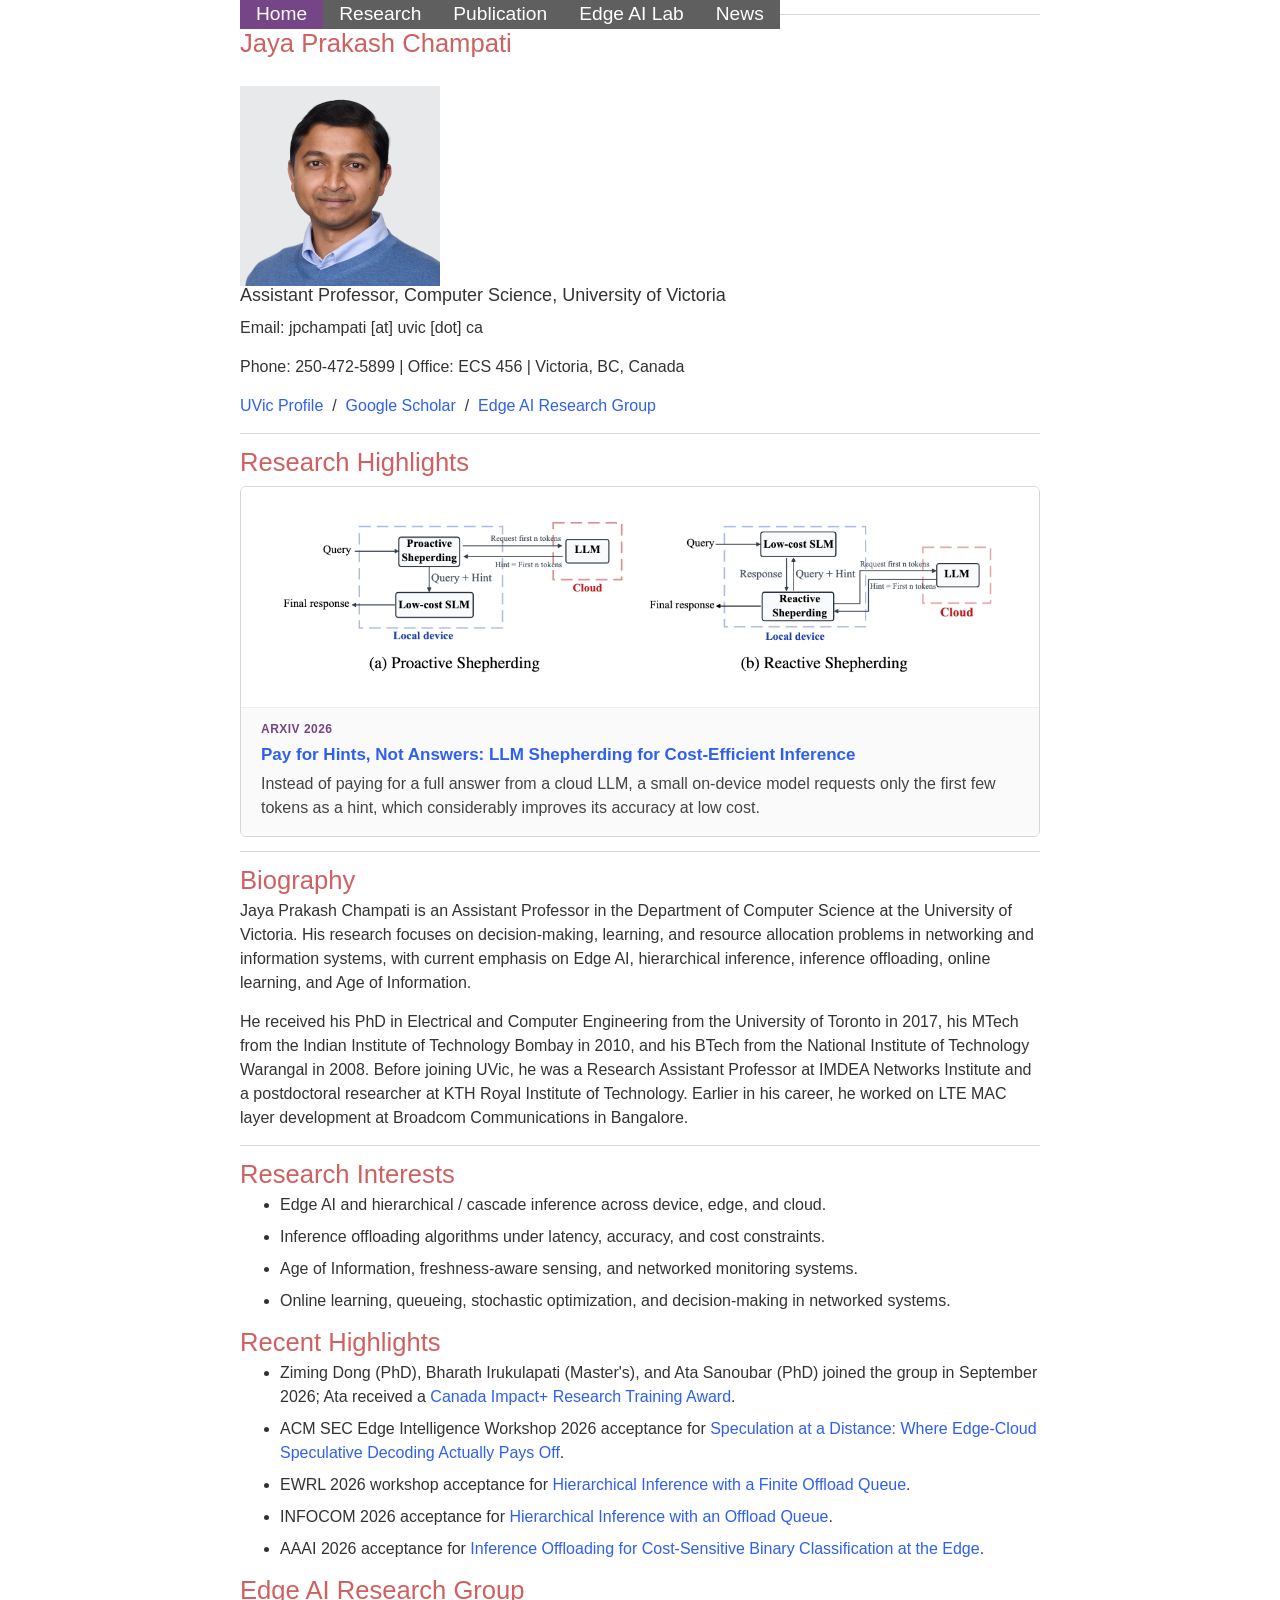
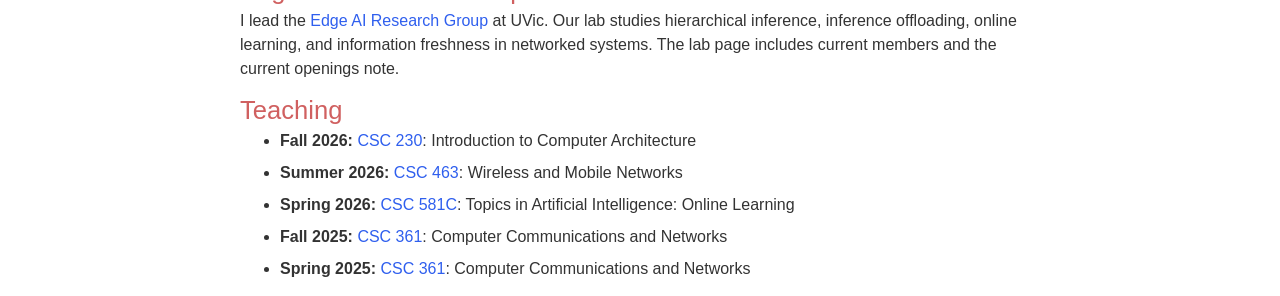
==== index.html @ a6c9eb51 "Add research highlights carousel to homepage Start with the LLM Shepherding figure linking to its ar" ====
<!DOCTYPE HTML>
<html lang="en">
<head>
  <meta http-equiv="Content-Type" content="text/html; charset=UTF-8">
  <title>Jaya Prakash Champati</title>
  <link rel="stylesheet" href="https://maxcdn.bootstrapcdn.com/bootstrap/3.2.0/css/bootstrap.min.css">
  <meta name="author" content="Jaya Prakash Champati">
  <meta name="viewport" content="width=device-width, initial-scale=1">
  <meta name="description" content="Assistant Professor of Computer Science at the University of Victoria working on Edge AI, inference offloading, online learning, and Age of Information.">
  <link rel="stylesheet" type="text/css" href="style/stylesheet.css">
  <link rel="stylesheet" type="text/css" href="style/orig.css" media="all">
  <link rel="icon" type="image/x-icon" href="images/favicon.ico">
</head>

<body class="blue light">
  <table class="content-wrap">
    <tbody>
      <tr style="padding:0px">
        <td style="padding:0px">
          <ul class="menu">
            <li class="active"><a href="index.html">Home</a></li>
            <li><a href="research.html">Research</a></li>
            <li><a href="publication.html">Publication</a></li>
            <li><a href="lab.html">Edge AI Lab</a></li>
            <li><a href="news.html">News</a></li>
          </ul>

          <hr>

          <h3>Jaya Prakash Champati</h3>
          <br>
          <a href="images/team/jaya-prakash-champati.jpg">
            <img class="profile-photo" alt="Jaya Prakash Champati" src="images/team/jaya-prakash-champati.jpg">
          </a>
          <h4>Assistant Professor, Computer Science, University of Victoria</h4>
          <p>Email: jpchampati [at] uvic [dot] ca</p>
          <p>Phone: 250-472-5899 | Office: ECS 456 | Victoria, BC, Canada</p>
          <p>
            <a href="https://www.uvic.ca/ecs/computerscience/faculty-staff/faculty/champati-jaya-prakash.php" target="_blank" rel="noopener">UVic Profile</a>
            &nbsp;/&nbsp;
            <a href="https://scholar.google.com/citations?user=9zjERPkAAAAJ&hl=en" target="_blank" rel="noopener">Google Scholar</a>
            &nbsp;/&nbsp;
            <a href="lab.html">Edge AI Research Group</a>
          </p>

          <hr>

          <h3>Research Highlights</h3>
          <!-- To add a highlight, copy one <a class="highlight-slide"> block below. -->
          <div class="highlights" data-autoplay="6000" aria-roledescription="carousel" aria-label="Research highlights">
            <div class="highlights-viewport">
              <div class="highlights-track">
                <a class="highlight-slide" href="https://arxiv.org/abs/2601.22132" target="_blank" rel="noopener">
                  <div class="highlight-figure">
                    <img src="images/highlights/llm-shepherding.png" alt="Proactive and reactive LLM shepherding: a small model on the local device requests the first n tokens of a cloud LLM's response as a hint." draggable="false">
                  </div>
                  <div class="highlight-caption">
                    <span class="highlight-tag">arXiv 2026</span>
                    <span class="highlight-title">Pay for Hints, Not Answers: LLM Shepherding for Cost-Efficient Inference</span>
                    <span class="highlight-text">Instead of paying for a full answer from a cloud LLM, a small on-device model requests only the first few tokens as a hint, which considerably improves its accuracy at low cost.</span>
                  </div>
                </a>
              </div>
            </div>
          </div>

          <hr>

          <h3>Biography</h3>
          <p>
            Jaya Prakash Champati is an Assistant Professor in the Department of
            Computer Science at the University of Victoria. His research focuses
            on decision-making, learning, and resource allocation problems in
            networking and information systems, with current emphasis on Edge AI,
            hierarchical inference, inference offloading, online learning, and
            Age of Information.
          </p>
          <p>
            He received his PhD in Electrical and Computer Engineering from the
            University of Toronto in 2017, his MTech from the Indian Institute of
            Technology Bombay in 2010, and his BTech from the National Institute
            of Technology Warangal in 2008. Before joining UVic, he was a
            Research Assistant Professor at IMDEA Networks Institute and a
            postdoctoral researcher at KTH Royal Institute of Technology. Earlier
            in his career, he worked on LTE MAC layer development at Broadcom
            Communications in Bangalore.
          </p>

          <hr>

          <h3>Research Interests</h3>
          <ul class="section-list">
            <li>Edge AI and hierarchical / cascade inference across device, edge, and cloud.</li>
            <li>Inference offloading algorithms under latency, accuracy, and cost constraints.</li>
            <li>Age of Information, freshness-aware sensing, and networked monitoring systems.</li>
            <li>Online learning, queueing, stochastic optimization, and decision-making in networked systems.</li>
          </ul>

          <h3>Recent Highlights</h3>
          <ul class="section-list">
            <li>Ziming Dong (PhD), Bharath Irukulapati (Master's), and Ata Sanoubar (PhD) joined the group in September 2026; Ata received a <a href="https://sshrc-crsh.canada.ca/en/funding/opportunities/canada-impact-plus-research-training-awards.aspx" target="_blank" rel="noopener">Canada Impact+ Research Training Award</a>.</li>
            <li>ACM SEC Edge Intelligence Workshop 2026 acceptance for <a href="https://arxiv.org/abs/2606.25091" target="_blank" rel="noopener">Speculation at a Distance: Where Edge-Cloud Speculative Decoding Actually Pays Off</a>.</li>
            <li>EWRL 2026 workshop acceptance for <a href="https://drive.google.com/file/d/1AnIV6TLMqOU0PE9_GeGMsy0f_weRCcdb/view?usp=sharing" target="_blank" rel="noopener">Hierarchical Inference with a Finite Offload Queue</a>.</li>
            <li>INFOCOM 2026 acceptance for <a href="https://drive.google.com/file/d/1XXPzOzJxrvIoTCtX1iMRDHhuSsbVbO4F/view?usp=sharing" target="_blank" rel="noopener">Hierarchical Inference with an Offload Queue</a>.</li>
            <li>AAAI 2026 acceptance for <a href="https://arxiv.org/abs/2509.15674" target="_blank" rel="noopener">Inference Offloading for Cost-Sensitive Binary Classification at the Edge</a>.</li>
          </ul>

          <h3>Edge AI Research Group</h3>
          <p>
            I lead the <a href="lab.html">Edge AI Research Group</a> at UVic. Our
            lab studies hierarchical inference, inference offloading, online
            learning, and information freshness in networked systems. The lab
            page includes current members and the current openings note.
          </p>

          <h3>Teaching</h3>
          <ul class="section-list">
            <li><strong>Fall 2026:</strong> <a href="https://course-outlines.uvic.ca/ban/course-outlines/public-outline?banner_term=202609&subject=CSC&course_number=230" target="_blank" rel="noopener">CSC 230</a>: Introduction to Computer Architecture</li>
            <li><strong>Summer 2026:</strong> <a href="https://course-outlines.uvic.ca/ban/course-outlines/public-outline?banner_term=202605&subject=CSC&course_number=463" target="_blank" rel="noopener">CSC 463</a>: Wireless and Mobile Networks</li>
            <li><strong>Spring 2026:</strong> <a href="https://course-outlines.uvic.ca/ban/course-outlines/public-outline?banner_term=202601&subject=CSC&course_number=581C" target="_blank" rel="noopener">CSC 581C</a>: Topics in Artificial Intelligence: Online Learning</li>
            <li><strong>Fall 2025:</strong> <a href="https://course-outlines.uvic.ca/ban/course-outlines/public-outline?banner_term=202509&subject=CSC&course_number=361" target="_blank" rel="noopener">CSC 361</a>: Computer Communications and Networks</li>
            <li><strong>Spring 2025:</strong> <a href="https://course-outlines.uvic.ca/ban/course-outlines/public-outline?banner_term=202501&subject=CSC&course_number=361" target="_blank" rel="noopener">CSC 361</a>: Computer Communications and Networks</li>
          </ul>
        </td>
      </tr>
    </tbody>
  </table>
  <script src="js/highlights.js"></script>
</body>
</html>
---- style/orig.css ----
@import url(https://fonts.googleapis.com/css?family=Lato:100,300,400,700,900);

body {
  font-size: 16px;
  font-family: Helvetica, Arial, sans-serif;
  line-height: 1.5;
  font-weight: 300;
}

a {
  color: #d06060;
  text-decoration: none;
  font-weight: 400;
}

a:hover {
  text-decoration: underline;
}

p,
ul,
ol,
dl {
  margin: 0 0 15px;
}

h1 {
  color: #888888;
  font-size: 2.8em;
  margin-bottom: 0;
}

h2 {
  margin: 0 0 5px;
  font-size: 2em;
  color: #d06060;
  font-weight: 400;
}

h3 {
  margin: 0 0 5px;
  font-size: 1.6em;
  color: #d06060;
  font-weight: 400;
}

h4 {
  margin-top: 0;
}

table {
  width: 100%;
  border-collapse: collapse;
  border-spacing: 1;
  padding: 23;
}

thead {
  font-weight: 400;
}

tr:nth-child(even) {
  background: rgb(241, 241, 241);
}

ul.menu {
  margin: 0;
  list-style-type: none;
  padding-left: 0;
  background-color: #5f5f5f;
  text-align: center;
  float: left;
  position: sticky;
  top: 0;
}

ul.menu li {
  float: left;
}

ul.menu li a {
  padding: 4px 16px;
  display: inline;
  text-decoration: none;
  color: white;
  font-family: 'Roboto', sans-serif;
  font-size: 1.2em;
}

ul.menu li a:hover {
  color: white;
  background-color: black;
  text-decoration: none;
}

body.light {
  background: white no-repeat scroll center top;
}

body.light ul.menu li a:hover {
  color: gold;
  border-bottom: 2px solid #2f5fee;
}

body.light ul.menu li.active {
  background-color: #754588;
}

body.light ul.menu li.active a {
  color: white;
}

body.light a {
  color: #2f5fee;
}

hr {
  border: 0;
  border-top: 1px solid #d7d7d7;
  margin: 14px 0;
}

.content-wrap {
  width: calc(100% - 32px);
  max-width: 800px;
  border: 0;
  border-spacing: 0;
  border-collapse: separate;
  margin-right: auto;
  margin-left: auto;
}

.profile-photo {
  width: 200px;
  max-width: 50%;
}

.section-list li {
  margin-bottom: 8px;
}

.compact-list li {
  margin-bottom: 4px;
}

.section-spacing {
  margin-top: 16px;
}

/* Research highlights carousel (homepage) */
.highlights {
  position: relative;
  margin: 10px 0 6px;
}

.highlights-viewport {
  overflow: hidden;
  border: 1px solid #d7d7d7;
  border-radius: 6px;
  touch-action: pan-y;
}

.highlights-track {
  display: flex;
  transition: transform 0.5s ease;
}

body.light a.highlight-slide {
  flex: 0 0 100%;
  display: block;
  color: inherit;
  text-decoration: none;
  -webkit-user-drag: none;
}

.highlight-figure {
  height: 220px;
  display: flex;
  align-items: center;
  justify-content: center;
  padding: 16px 52px;
  background: white;
}

.highlights.is-single .highlight-figure {
  padding: 16px;
}

.highlight-figure img {
  max-width: 100%;
  max-height: 100%;
  object-fit: contain;
}

.highlight-caption {
  padding: 12px 20px 16px;
  border-top: 1px solid #eee;
  background: #fafafa;
}

.highlight-tag {
  display: block;
  margin-bottom: 4px;
  font-size: 12px;
  font-weight: bold;
  letter-spacing: 0.04em;
  text-transform: uppercase;
  color: #754588;
}

.highlight-title {
  display: block;
  margin-bottom: 4px;
  font-size: 17px;
  font-weight: bold;
  color: #2f5fee;
}

a.highlight-slide:hover .highlight-title,
a.highlight-slide:focus .highlight-title {
  text-decoration: underline;
}

.highlight-text {
  display: block;
  color: #444;
}

.highlights-prev,
.highlights-next {
  position: absolute;
  top: 111px;
  width: 36px;
  height: 36px;
  margin-top: -18px;
  padding: 0;
  border: 1px solid #d7d7d7;
  border-radius: 50%;
  background: rgba(255, 255, 255, 0.92);
  font-size: 24px;
  line-height: 32px;
  color: #333;
  cursor: pointer;
}

.highlights-prev {
  left: 8px;
}

.highlights-next {
  right: 8px;
}

.highlights-prev:hover,
.highlights-next:hover {
  border-color: #754588;
  background: #754588;
  color: white;
}

.highlights-dots {
  margin-top: 10px;
  text-align: center;
}

.highlights-dots button {
  width: 10px;
  height: 10px;
  margin: 0 4px;
  padding: 0;
  border: 0;
  border-radius: 50%;
  background: #ccc;
  cursor: pointer;
}

.highlights-dots button.is-active {
  background: #754588;
}

@media (prefers-reduced-motion: reduce) {
  .highlights-track {
    transition: none;
  }
}

@media (max-width: 767px) {
  .content-wrap {
    width: calc(100% - 20px);
    margin-left: 10px;
    margin-right: 10px;
  }

  .highlight-figure {
    height: 110px;
    padding: 10px 40px;
  }

  .highlights-prev,
  .highlights-next {
    top: 56px;
    width: 30px;
    height: 30px;
    margin-top: -15px;
    font-size: 20px;
    line-height: 26px;
  }

  .highlights-prev {
    left: 4px;
  }

  .highlights-next {
    right: 4px;
  }
}
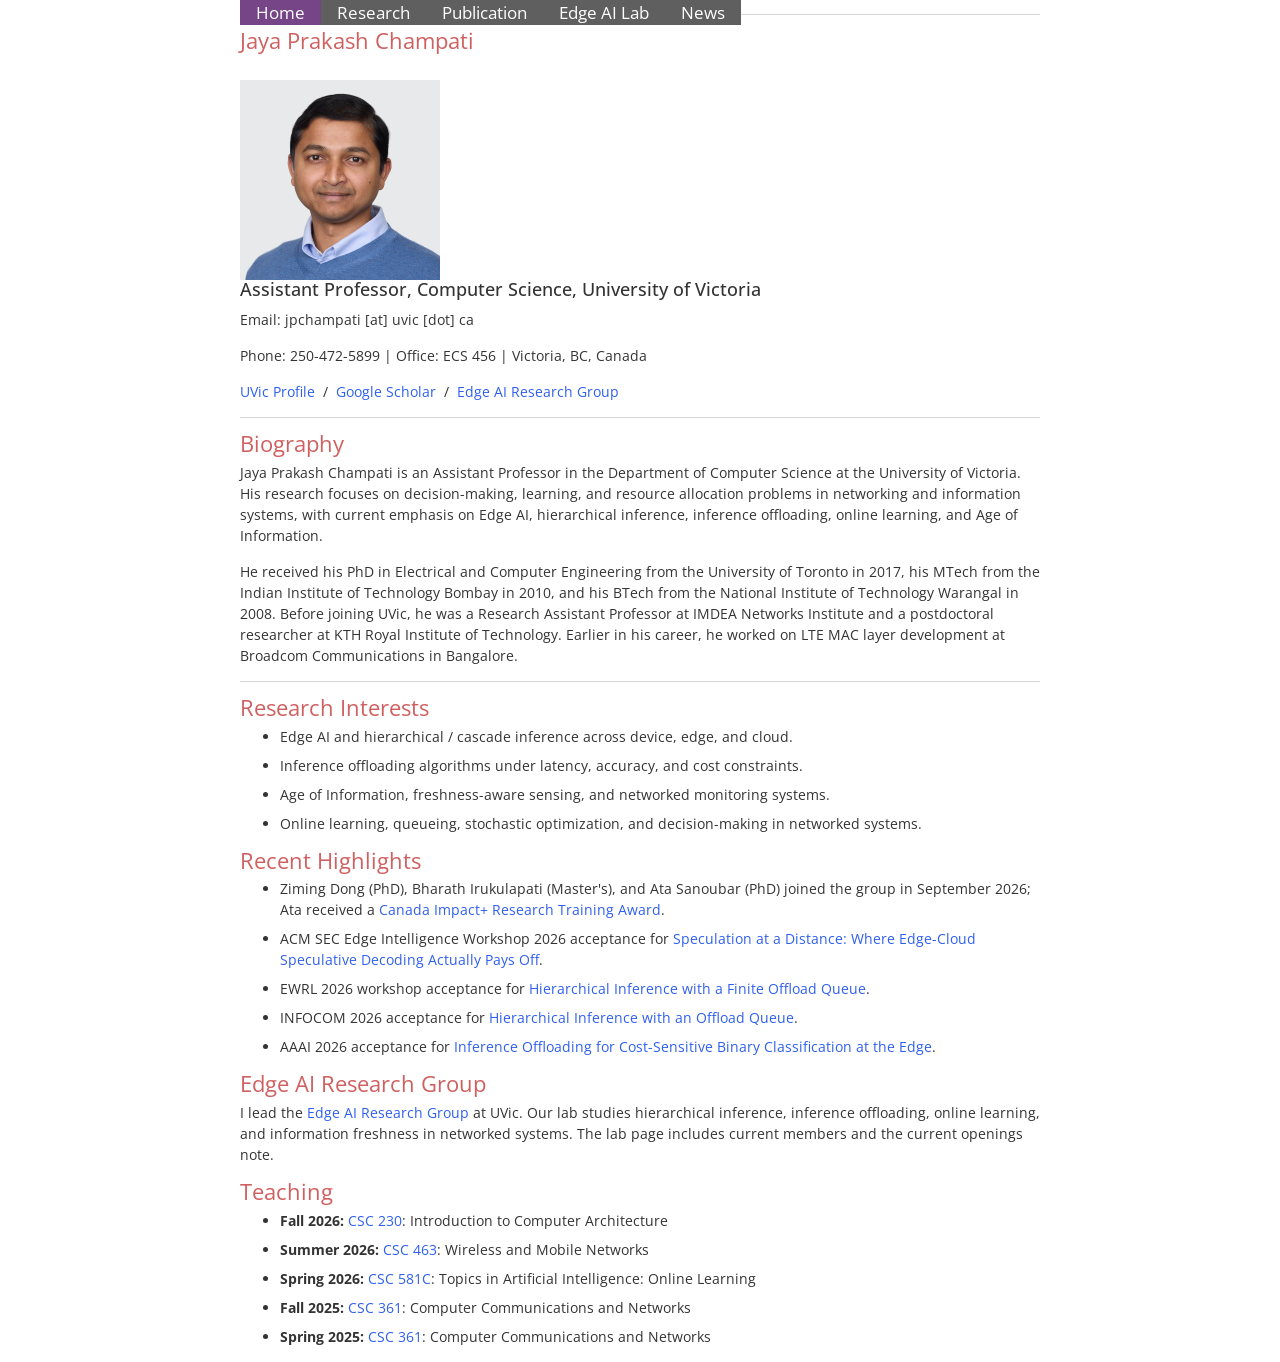
==== commit 9af133a8: "Move research highlights to Research page and add DSD Add the Speculation at a Distance highlight wi" ====
--- a/index.html
+++ b/index.html
@@ -42,27 +42,6 @@
             &nbsp;/&nbsp;
             <a href="lab.html">Edge AI Research Group</a>
           </p>
-
-          <hr>
-
-          <h3>Research Highlights</h3>
-          <!-- To add a highlight, copy one <a class="highlight-slide"> block below. -->
-          <div class="highlights" data-autoplay="6000" aria-roledescription="carousel" aria-label="Research highlights">
-            <div class="highlights-viewport">
-              <div class="highlights-track">
-                <a class="highlight-slide" href="https://arxiv.org/abs/2601.22132" target="_blank" rel="noopener">
-                  <div class="highlight-figure">
-                    <img src="images/highlights/llm-shepherding.png" alt="Proactive and reactive LLM shepherding: a small model on the local device requests the first n tokens of a cloud LLM's response as a hint." draggable="false">
-                  </div>
-                  <div class="highlight-caption">
-                    <span class="highlight-tag">arXiv 2026</span>
-                    <span class="highlight-title">Pay for Hints, Not Answers: LLM Shepherding for Cost-Efficient Inference</span>
-                    <span class="highlight-text">Instead of paying for a full answer from a cloud LLM, a small on-device model requests only the first few tokens as a hint, which considerably improves its accuracy at low cost.</span>
-                  </div>
-                </a>
-              </div>
-            </div>
-          </div>
 
           <hr>
 
@@ -125,6 +104,5 @@
       </tr>
     </tbody>
   </table>
-  <script src="js/highlights.js"></script>
 </body>
 </html>
--- a/style/stylesheet.css
+++ b/style/stylesheet.css
@@ -0,0 +1,45 @@
+a {
+  color: #1772d0;
+  text-decoration: none;
+}
+
+a:focus,
+a:hover {
+  color: #f09228;
+  text-decoration: none;
+}
+
+body,
+td,
+th,
+tr,
+p,
+a {
+  font-family: 'Open Sans', Helvetica, Arial, sans-serif;
+  font-size: 14px;
+}
+
+strong {
+  font-family: 'Open Sans', Helvetica, Arial, sans-serif;
+  font-size: 14px;
+}
+
+heading {
+  font-family: 'Open Sans', Helvetica, Arial, sans-serif;
+  font-size: 22px;
+}
+
+papertitle {
+  font-family: 'Open Sans', Helvetica, Arial, sans-serif;
+  font-size: 14px;
+  font-weight: 700;
+}
+
+name {
+  font-family: 'Open Sans', Helvetica, Arial, sans-serif;
+  font-size: 32px;
+}
+
+span.highlight {
+  background-color: #ffffd0;
+}
--- a/style/orig.css
+++ b/style/orig.css
@@ -1,10 +1,10 @@
-@import url(https://fonts.googleapis.com/css?family=Lato:100,300,400,700,900);
+@import url(https://fonts.googleapis.com/css2?family=Open+Sans:ital,wght@0,400;0,600;0,700;1,400&display=swap);
 
 body {
   font-size: 16px;
-  font-family: Helvetica, Arial, sans-serif;
+  font-family: 'Open Sans', Helvetica, Arial, sans-serif;
   line-height: 1.5;
-  font-weight: 300;
+  font-weight: 400;
 }
 
 a {
@@ -83,7 +83,7 @@
   display: inline;
   text-decoration: none;
   color: white;
-  font-family: 'Roboto', sans-serif;
+  font-family: 'Open Sans', Helvetica, Arial, sans-serif;
   font-size: 1.2em;
 }
 
@@ -165,16 +165,17 @@
   transition: transform 0.5s ease;
 }
 
-body.light a.highlight-slide {
+.highlight-slide {
   flex: 0 0 100%;
-  display: block;
-  color: inherit;
-  text-decoration: none;
+}
+
+.highlight-slide a,
+.highlight-slide img {
   -webkit-user-drag: none;
 }
 
 .highlight-figure {
-  height: 220px;
+  height: 280px;
   display: flex;
   align-items: center;
   justify-content: center;
@@ -216,8 +217,9 @@
   color: #2f5fee;
 }
 
-a.highlight-slide:hover .highlight-title,
-a.highlight-slide:focus .highlight-title {
+.highlight-title:hover,
+.highlight-title:focus,
+.highlight-figure:hover + .highlight-caption .highlight-title {
   text-decoration: underline;
 }
 
@@ -226,10 +228,32 @@
   color: #444;
 }
 
+.highlight-links {
+  display: block;
+  margin-top: 8px;
+}
+
+body.light .highlight-links a {
+  display: inline-block;
+  margin-right: 6px;
+  padding: 1px 12px;
+  border: 1px solid #754588;
+  border-radius: 12px;
+  font-size: 13px;
+  color: #754588;
+}
+
+body.light .highlight-links a:hover,
+body.light .highlight-links a:focus {
+  background: #754588;
+  color: white;
+  text-decoration: none;
+}
+
 .highlights-prev,
 .highlights-next {
   position: absolute;
-  top: 111px;
+  top: 141px;
   width: 36px;
   height: 36px;
   margin-top: -18px;
@@ -292,13 +316,13 @@
   }
 
   .highlight-figure {
-    height: 110px;
+    height: 170px;
     padding: 10px 40px;
   }
 
   .highlights-prev,
   .highlights-next {
-    top: 56px;
+    top: 86px;
     width: 30px;
     height: 30px;
     margin-top: -15px;
